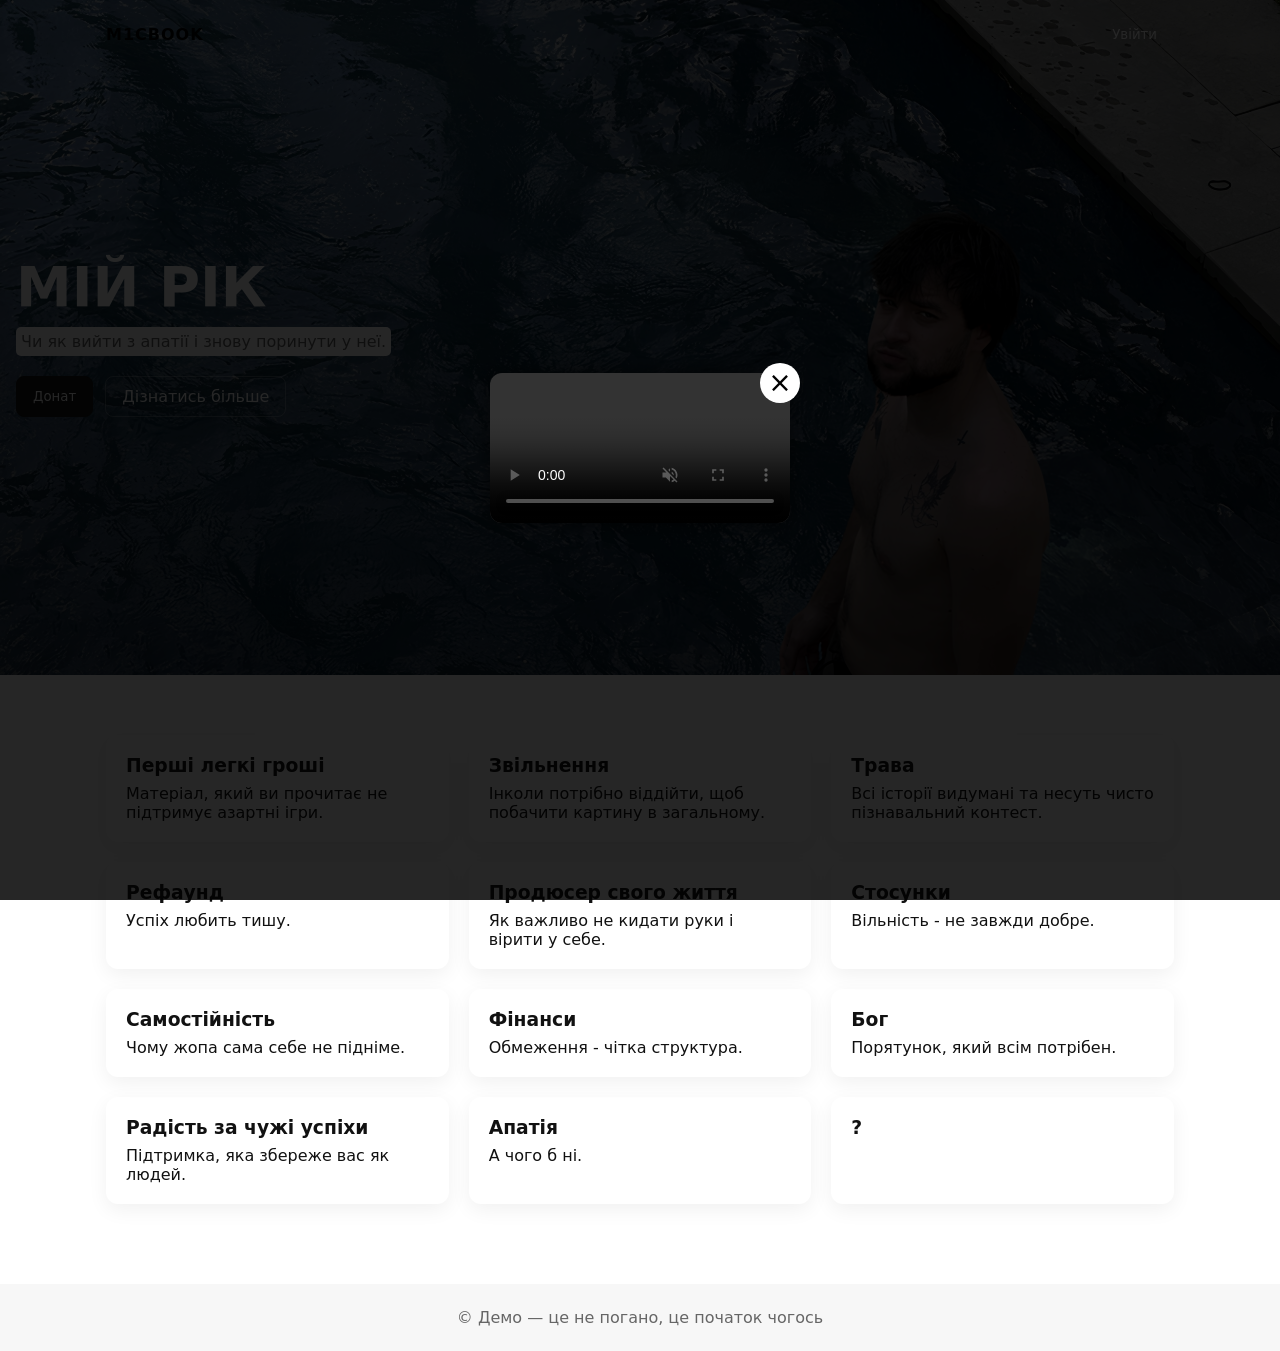
==== index.html @ 13f745f9 "All code add" ====
<!DOCTYPE html>
<html lang="uk">
  <head>
    <meta charset="utf-8" />
    <meta name="viewport" content="width=device-width,initial-scale=1" />
    <title>My-style horever — Demo</title>
    <link rel="stylesheet" href="/styles.css" />
  </head>
  <body>
    <!-- === Відео-оверлей === -->
    <div id="video-overlay">
      <div class="video-container">
        <video id="promo-video" controls muted>
          <source src="assets/clip.mp4" type="video/mp4" />
          Твій браузер не підтримує відео.
        </video>
        <button id="close-video">×</button>
      </div>
    </div>

    <header class="nav">
      <div class="container">
        <div class="logo">M1CBOOK</div>
        <nav class="nav-right">
          <button class="btn ghost">Увійти</button>
        </nav>
      </div>
    </header>

    <main>
      <section class="hero">
        <div class="hero-overlay">
          <h1 class="hero-title">МІЙ РІК</h1>
          <p class="hero-sub">Чи як вийти з апатії і знову поринути у неї.</p>
          <div class="hero-cta">
            <button
              class="btn primary"
              onclick="window.open('https://donatello.to/sm1rt51?g=na-kh-od-nogi', '_blanc')"
            >
              Донат
            </button>
            <a href="#features">
              <button class="btn outline">Дізнатись більше</button>
            </a>
          </div>
        </div>
      </section>
      <section id="features" class="features container">
        <div class="feature">
          <a href="/12mouth/1/easymoney.html" class="feature-link">
            <h3>Перші легкі гроші</h3>
            <p>Матеріал, який ви прочитає не підтримує азартні ігри.</p>
          </a>
        </div>
        <div class="feature">
          <a href="/12mouth/2/outdoor.html" class="feature-link">
            <h3>Звільнення</h3>
            <p>Інколи потрібно віддійти, щоб побачити картину в загальному.</p>
          </a>
        </div>
        <div class="feature">
          <a href="/12mouth/3/trava.html" class="feature-link">
            <h3>Трава</h3>
            <p>Всі історії видумані та несуть чисто пізнавальний контест.</p>
          </a>
        </div>
        <div class="feature">
          <a href="/12mouth/4/ref.html" class="feature-link">
            <h3>Рефаунд</h3>
            <p>Успіх любить тишу.</p>
          </a>
        </div>
        <div class="feature">
          <a href="/12mouth/5/prod.html" class="feature-link">
            <h3>Продюсер свого життя</h3>
            <p>Як важливо не кидати руки і вірити у себе.</p>
          </a>
        </div>
        <div class="feature">
          <a href="/12mouth/6/realship.html" class="feature-link">
            <h3>Стосунки</h3>
            <p>Вільність - не завжди добре.</p>
          </a>
        </div>
        <div class="feature">
          <a href="/12mouth/7/simple.html" class="feature-link">
            <h3>Самостійність</h3>
            <p>Чому жопа сама себе не підніме.</p>
          </a>
        </div>
        <div class="feature">
          <a href="/12mouth/8/finans.html" class="feature-link">
            <h3>Фінанси</h3>
            <p>Обмеження - чітка структура.</p>
          </a>
        </div>
        <div class="feature">
          <a href="/12mouth/9/god.html" class="feature-link">
            <h3>Бог</h3>
            <p>Порятунок, який всім потрібен.</p>
          </a>
        </div>
        <div class="feature">
          <a href="/12mouth/10/happy.html" class="feature-link">
            <h3>Радість за чужі успіхи</h3>
            <p>Підтримка, яка збереже вас як людей.</p>
          </a>
        </div>
        <div class="feature">
          <a href="/12mouth/11/die.html" class="feature-link">
            <h3>Апатія</h3>
            <p>А чого б ні.</p>
          </a>
        </div>
        <div class="feature">
          <a href="/12mouth/12/what.html" class="feature-link">
            <h3>?</h3>
          </a>
        </div>
      </section>
    </main>
    <script>
    document.addEventListener("DOMContentLoaded", () => {
      const overlay = document.getElementById("video-overlay");
      const closeBtn = document.getElementById("close-video");

      // Відео показуємо автоматично
      overlay.style.display = "flex";

      // Закриття відео
      function closeVideo() {
        overlay.style.display = "none";
      }

      closeBtn.addEventListener("click", closeVideo);
      document.addEventListener("keydown", (e) => {
        if (e.key === "Escape") closeVideo();
      });
    });
  </script>

    <footer class="footer">
      <div class="container">© Демо — це не погано, це початок чогось</div>
    </footer>
  </body>
</html>
---- styles.css ----
:root{
  --accent: #111;
  --muted: #666;
  --primary-bg: rgba(0,0,0,0.45);
}

*{box-sizing:border-box;margin:0;padding:0;font-family:Inter,system-ui,Arial,sans-serif}
.container{max-width:1100px;margin:0 auto;padding:0 16px}
.nav{position:fixed;left:0;right:0;top:0;z-index:10;background:transparent;padding:16px 0}
.nav .container{display:flex;align-items:center;justify-content:space-between}
.logo{font-weight:700;letter-spacing:1px}
.btn{padding:10px 16px;border-radius:8px;border:1px solid transparent;background:transparent;cursor:pointer}
.btn.primary{background:#111;color:#fff;border-color:#111}
.btn.ghost{background:transparent;color:#fff}
.btn.outline{background:transparent;color:#fff;border:1px solid rgba(255,255,255,0.25)}
.header-space{height: 64px;}

#video-overlay {
  position: fixed;
  inset: 0;
  background: rgba(0, 0, 0, 0.85);
  display: flex;
  justify-content: center;
  align-items: center;
  z-index: 9999;
  display: none;
}



.video-container {
  position: relative;
  max-width: 90%;
  max-height: 80%;
}

#promo-video {
  width: 100%;
  height: auto;
  border-radius: 12px;
  box-shadow: 0 0 20px rgba(0,0,0,0.6);
}

#close-video {
  position: absolute;
  top: -10px;
  right: -10px;
  font-size: 28px;
  border: none;
  background: #fff;
  border-radius: 50%;
  cursor: pointer;
  width: 40px;
  height: 40px;
  line-height: 40px;
}

html {
  scroll-behavior: smooth;
}

a button {
  all: unset;
  display: inline-block;
}

/* HERO */
.hero{
  min-height:75vh;
  background-image: url("/assets/hero.jpg");
  background-size:cover;
  background-position:center;
  display:flex;
  align-items:center;
  color:#fff;
  position:relative;
}
.hero::before{
  content:"";
  position:absolute;inset:0;background:linear-gradient(180deg,rgba(0,0,0,0.2),rgba(0,0,0,0.5));
}
.hero-overlay{position:relative;padding:120px 16px;max-width:720px}
.hero-title{font-size:clamp(28px,6vw,56px);line-height:1.02;margin-bottom:12px;font-weight:800}
.hero-sub{color:var(--muted);margin-bottom:20px; background-color: #fff; border-radius: 5px; padding: 5px;}

/* CTA styles */
.hero-cta{display:flex;gap:12px}
.btn{transition:transform .15s ease,opacity .15s ease}
.btn:hover{transform:translateY(-3px)}

/* features */
.features{display:grid;grid-template-columns:repeat(3,1fr);gap:20px;padding:60px 16px 80px;background:#fff;color:#111}
.feature{padding:20px;border-radius:12px;box-shadow:0 6px 20px rgba(12,12,12,0.06)}
.feature h3{margin-bottom:8px}
.feature-link {
  text-decoration: none;
  color: inherit;
  display: block;
  transition: 0.3s;
}

.feature-link:hover {
  transform: scale(1.02);
}


/* footer */
.footer{padding:24px;text-align:center;background:#f7f7f7;color:#666}

/* Responsive */
@media (max-width:900px){
  .features{grid-template-columns:repeat(2,1fr)}
  .hero-overlay{padding:90px 16px}
}
@media (max-width:600px){
  .nav{padding:10px 0}
  .hero{min-height:60vh}
  .hero-overlay{padding:60px 12px}
  .features{grid-template-columns:1fr;gap:14px;padding:30px 12px}
  .hero-title{font-size:28px}
}
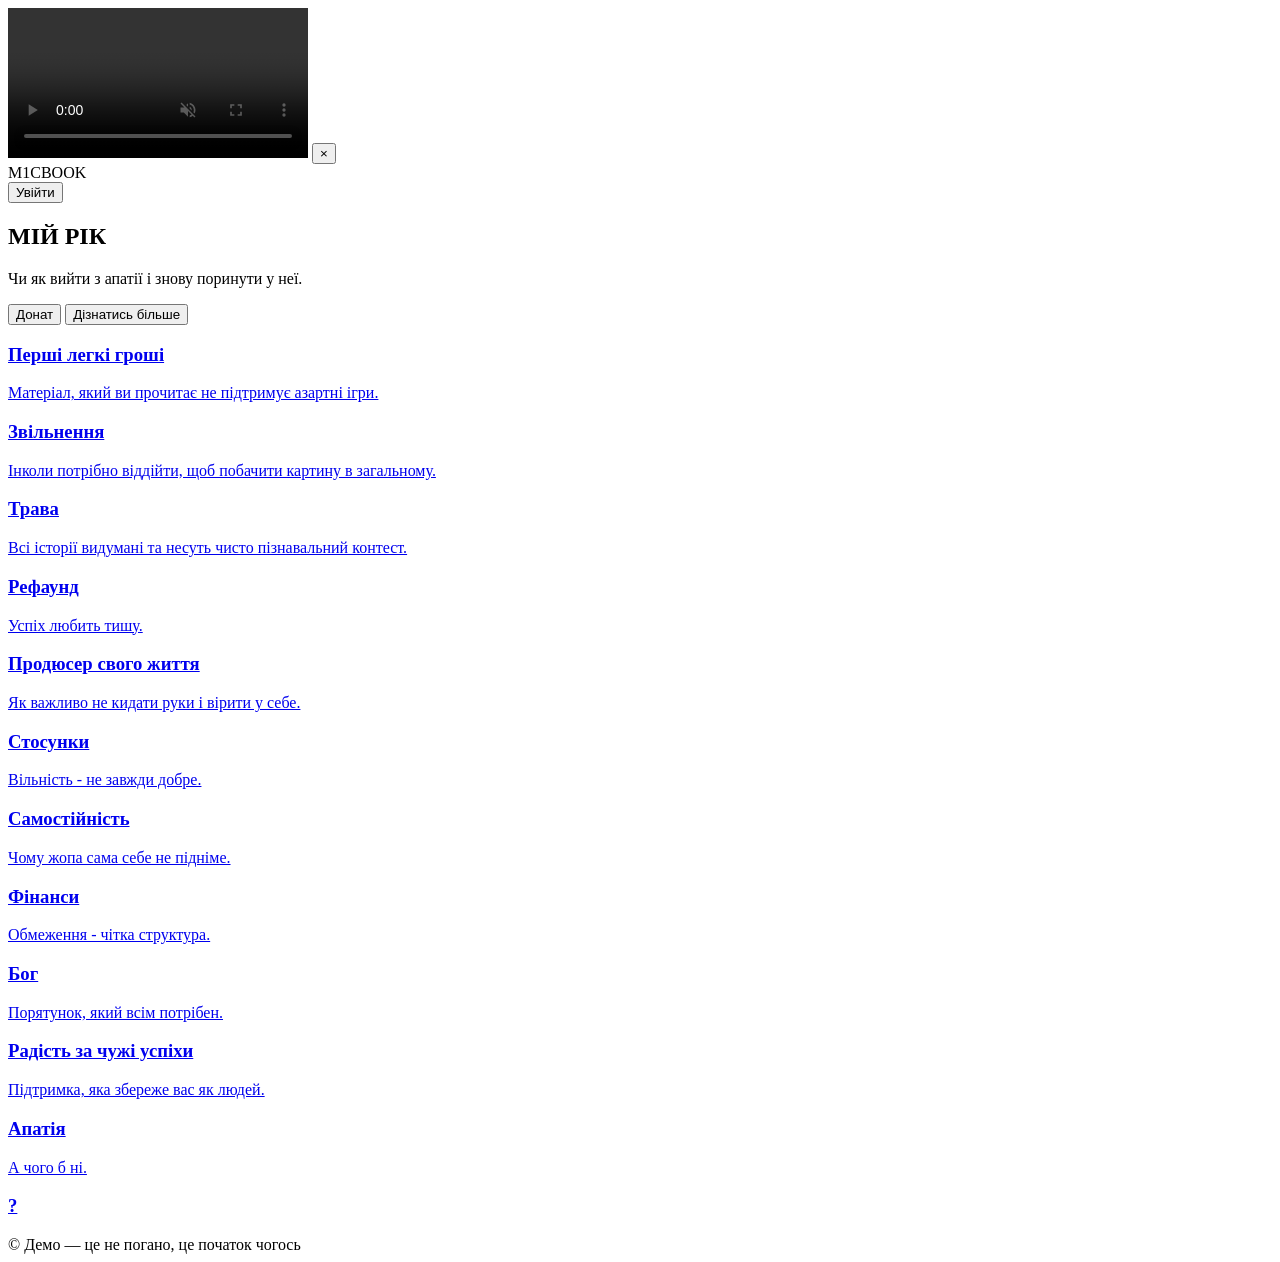
==== commit ba537c1f: "css to index" ====
--- a/index.html
+++ b/index.html
@@ -4,7 +4,7 @@
     <meta charset="utf-8" />
     <meta name="viewport" content="width=device-width,initial-scale=1" />
     <title>My-style horever — Demo</title>
-    <link rel="stylesheet" href="/styles.css" />
+    <link rel="stylesheet" href="/hotelswag/styles.css" />
   </head>
   <body>
     <!-- === Відео-оверлей === -->
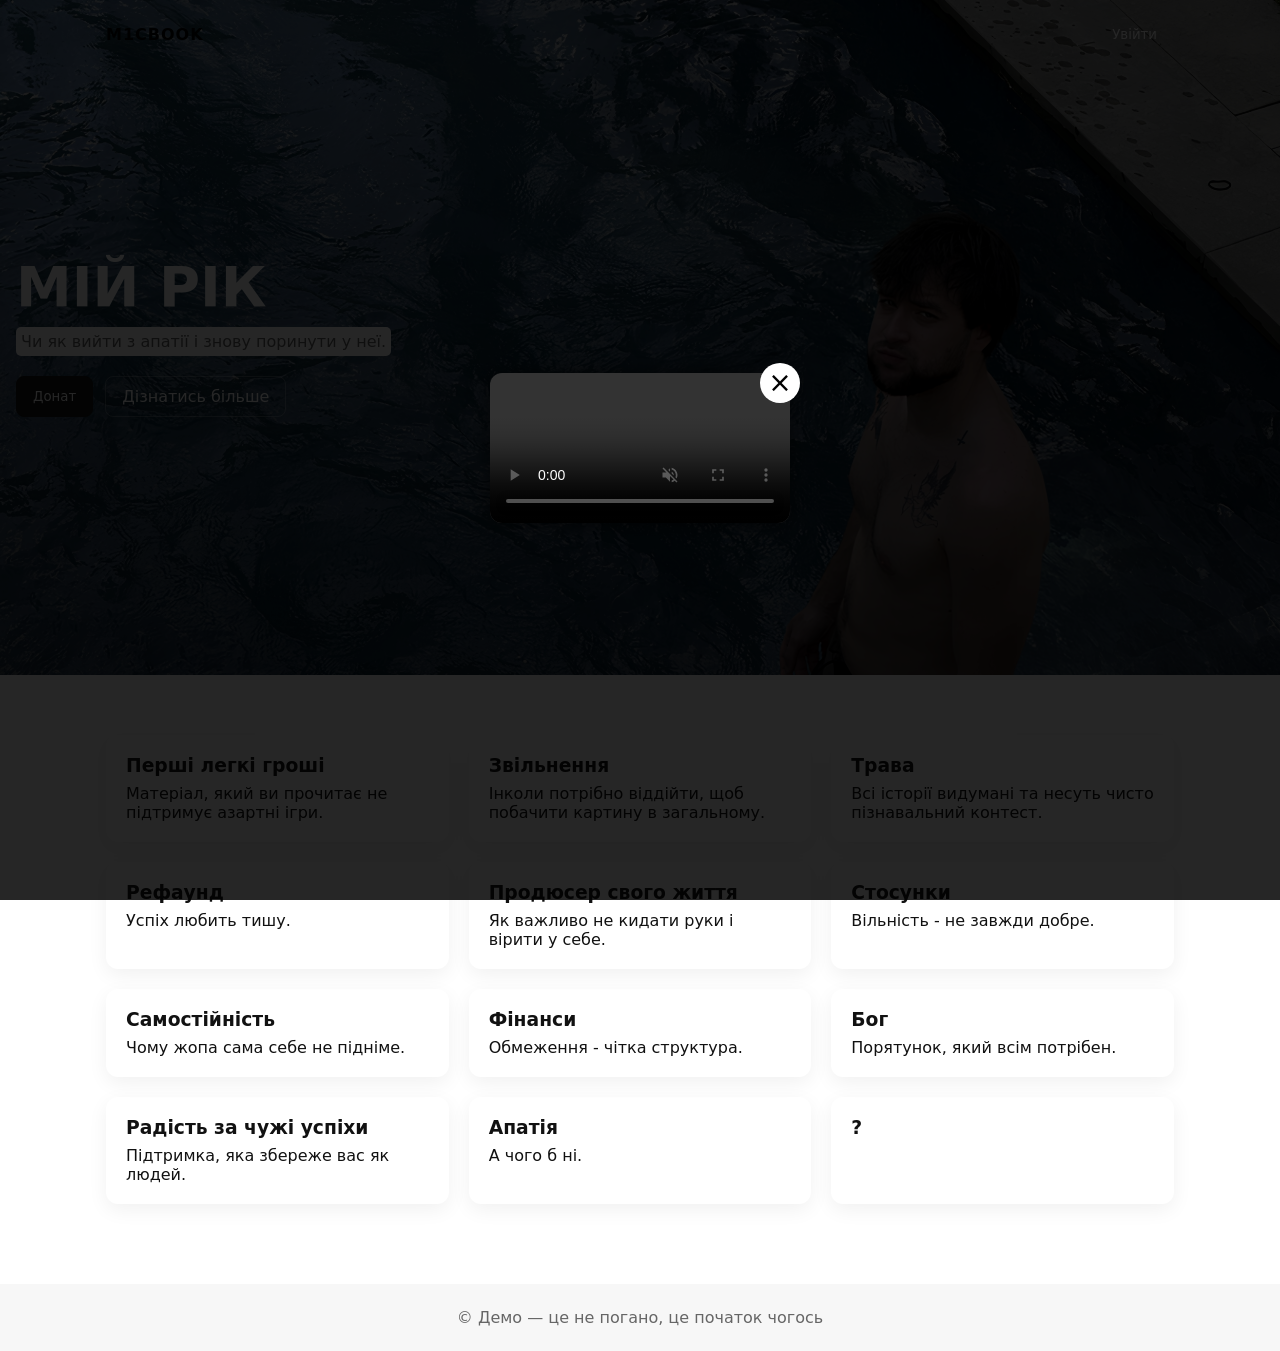
==== commit 137a788d: "css to index 2" ====
--- a/index.html
+++ b/index.html
@@ -4,7 +4,7 @@
     <meta charset="utf-8" />
     <meta name="viewport" content="width=device-width,initial-scale=1" />
     <title>My-style horever — Demo</title>
-    <link rel="stylesheet" href="/hotelswag/styles.css" />
+    <link rel="stylesheet" href="styles.css" />
   </head>
   <body>
     <!-- === Відео-оверлей === -->
--- a/styles.css
+++ b/styles.css
@@ -0,0 +1,127 @@
+:root{
+  --accent: #111;
+  --muted: #666;
+  --primary-bg: rgba(0,0,0,0.45);
+}
+
+*{box-sizing:border-box;margin:0;padding:0;font-family:Inter,system-ui,Arial,sans-serif}
+.container{max-width:1100px;margin:0 auto;padding:0 16px}
+.nav{position:fixed;left:0;right:0;top:0;z-index:10;background:transparent;padding:16px 0}
+.nav .container{display:flex;align-items:center;justify-content:space-between}
+.logo{font-weight:700;letter-spacing:1px}
+.btn{padding:10px 16px;border-radius:8px;border:1px solid transparent;background:transparent;cursor:pointer}
+.btn.primary{background:#111;color:#fff;border-color:#111}
+.btn.ghost{background:transparent;color:#fff}
+.btn.outline{background:transparent;color:#fff;border:1px solid rgba(255,255,255,0.25)}
+.header-space{height: 64px;}
+
+#video-overlay {
+  position: fixed;
+  inset: 0;
+  background: rgba(0, 0, 0, 0.85);
+  display: flex;
+  justify-content: center;
+  align-items: center;
+  z-index: 9999;
+  display: none;
+}
+
+
+
+.video-container {
+  position: relative;
+  max-width: 90%;
+  max-height: 80%;
+}
+
+#promo-video {
+  width: 100%;
+  height: auto;
+  border-radius: 12px;
+  box-shadow: 0 0 20px rgba(0,0,0,0.6);
+}
+
+#close-video {
+  position: absolute;
+  top: -10px;
+  right: -10px;
+  font-size: 28px;
+  border: none;
+  background: #fff;
+  border-radius: 50%;
+  cursor: pointer;
+  width: 40px;
+  height: 40px;
+  line-height: 40px;
+}
+
+html {
+  scroll-behavior: smooth;
+}
+
+a button {
+  all: unset;
+  display: inline-block;
+}
+
+/* HERO */
+.hero{
+  min-height:75vh;
+  background-image: url("/assets/hero.jpg");
+  background-size:cover;
+  background-position:center;
+  display:flex;
+  align-items:center;
+  color:#fff;
+  position:relative;
+}
+.hero::before{
+  content:"";
+  position:absolute;inset:0;background:linear-gradient(180deg,rgba(0,0,0,0.2),rgba(0,0,0,0.5));
+}
+.hero-overlay{position:relative;padding:120px 16px;max-width:720px}
+.hero-title{font-size:clamp(28px,6vw,56px);line-height:1.02;margin-bottom:12px;font-weight:800}
+.hero-sub{color:var(--muted);margin-bottom:20px; background-color: #fff; border-radius: 5px; padding: 5px;}
+
+/* CTA styles */
+.hero-cta{display:flex;gap:12px}
+.btn{transition:transform .15s ease,opacity .15s ease}
+.btn:hover{transform:translateY(-3px)}
+
+/* features */
+.features{display:grid;grid-template-columns:repeat(3,1fr);gap:20px;padding:60px 16px 80px;background:#fff;color:#111}
+.feature{padding:20px;border-radius:12px;box-shadow:0 6px 20px rgba(12,12,12,0.06)}
+.feature h3{margin-bottom:8px}
+.feature-link {
+  text-decoration: none;
+  color: inherit;
+  display: block;
+  transition: 0.3s;
+}
+
+.feature-link:hover {
+  transform: scale(1.02);
+}
+
+
+/* footer */
+.footer{padding:24px;text-align:center;background:#f7f7f7;color:#666}
+
+/* Responsive */
+@media (max-width:900px){
+  .features{grid-template-columns:repeat(2,1fr)}
+  .hero-overlay{padding:90px 16px}
+}
+@media (max-width:600px){
+  .nav{padding:10px 0}
+  .hero{min-height:60vh}
+  .hero-overlay{padding:60px 12px}
+  .features{grid-template-columns:1fr;gap:14px;padding:30px 12px}
+  .hero-title{font-size:28px}
+}
+
+
+
+
+
+
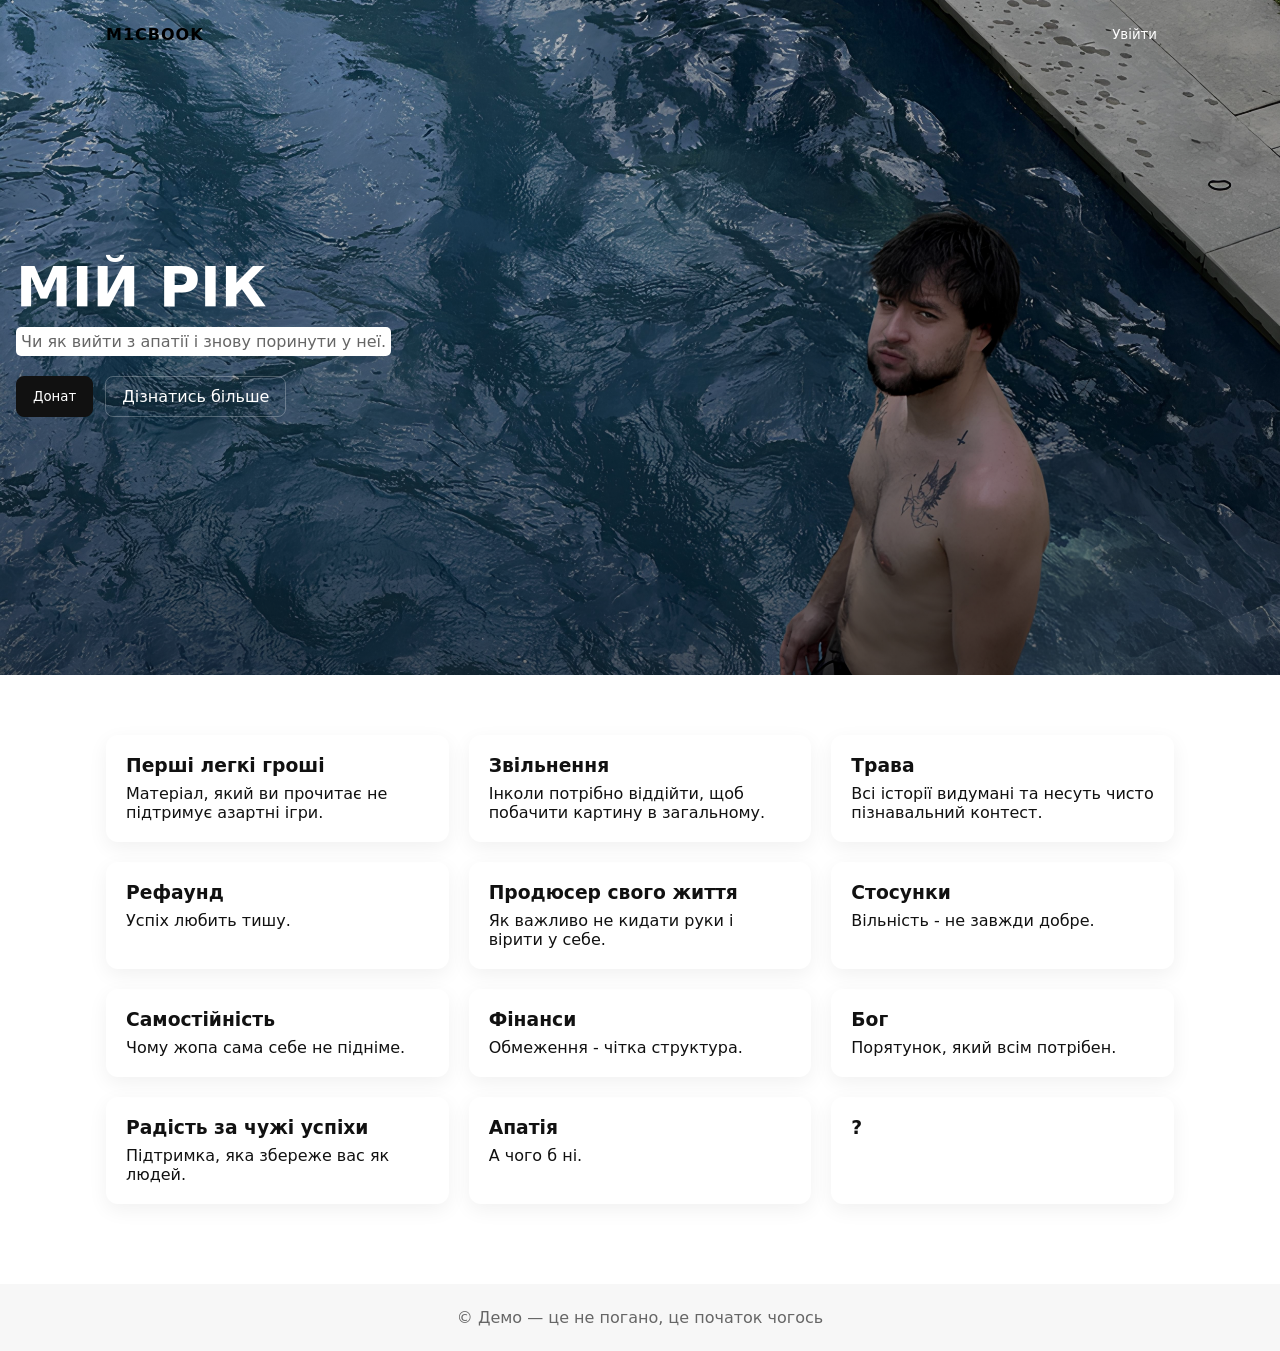
==== commit 2559ec30: "css to index 6" ====
--- a/index.html
+++ b/index.html
@@ -3,14 +3,14 @@
   <head>
     <meta charset="utf-8" />
     <meta name="viewport" content="width=device-width,initial-scale=1" />
-    <title>My-style horever — Demo</title>
+    <title>HotelSwag — Demo</title>
     <link rel="stylesheet" href="styles.css" />
   </head>
   <body>
     <!-- === Відео-оверлей === -->
     <div id="video-overlay">
       <div class="video-container">
-        <video id="promo-video" controls muted>
+        <video id="myVideo" controls autoplay muted>
           <source src="assets/clip.mp4" type="video/mp4" />
           Твій браузер не підтримує відео.
         </video>
@@ -47,97 +47,79 @@
       </section>
       <section id="features" class="features container">
         <div class="feature">
-          <a href="/12mouth/1/easymoney.html" class="feature-link">
+          <a href="12mouth/1/easymoney.html" class="feature-link">
             <h3>Перші легкі гроші</h3>
             <p>Матеріал, який ви прочитає не підтримує азартні ігри.</p>
           </a>
         </div>
         <div class="feature">
-          <a href="/12mouth/2/outdoor.html" class="feature-link">
+          <a href="12mouth/2/outdoor.html" class="feature-link">
             <h3>Звільнення</h3>
             <p>Інколи потрібно віддійти, щоб побачити картину в загальному.</p>
           </a>
         </div>
         <div class="feature">
-          <a href="/12mouth/3/trava.html" class="feature-link">
+          <a href="12mouth/3/trava.html" class="feature-link">
             <h3>Трава</h3>
             <p>Всі історії видумані та несуть чисто пізнавальний контест.</p>
           </a>
         </div>
         <div class="feature">
-          <a href="/12mouth/4/ref.html" class="feature-link">
+          <a href="12mouth/4/ref.html" class="feature-link">
             <h3>Рефаунд</h3>
             <p>Успіх любить тишу.</p>
           </a>
         </div>
         <div class="feature">
-          <a href="/12mouth/5/prod.html" class="feature-link">
+          <a href="12mouth/5/prod.html" class="feature-link">
             <h3>Продюсер свого життя</h3>
             <p>Як важливо не кидати руки і вірити у себе.</p>
           </a>
         </div>
         <div class="feature">
-          <a href="/12mouth/6/realship.html" class="feature-link">
+          <a href="12mouth/6/realship.html" class="feature-link">
             <h3>Стосунки</h3>
             <p>Вільність - не завжди добре.</p>
           </a>
         </div>
         <div class="feature">
-          <a href="/12mouth/7/simple.html" class="feature-link">
+          <a href="12mouth/7/simple.html" class="feature-link">
             <h3>Самостійність</h3>
             <p>Чому жопа сама себе не підніме.</p>
           </a>
         </div>
         <div class="feature">
-          <a href="/12mouth/8/finans.html" class="feature-link">
+          <a href="12mouth/8/finans.html" class="feature-link">
             <h3>Фінанси</h3>
             <p>Обмеження - чітка структура.</p>
           </a>
         </div>
         <div class="feature">
-          <a href="/12mouth/9/god.html" class="feature-link">
+          <a href="12mouth/9/god.html" class="feature-link">
             <h3>Бог</h3>
             <p>Порятунок, який всім потрібен.</p>
           </a>
         </div>
         <div class="feature">
-          <a href="/12mouth/10/happy.html" class="feature-link">
+          <a href="12mouth/10/happy.html" class="feature-link">
             <h3>Радість за чужі успіхи</h3>
             <p>Підтримка, яка збереже вас як людей.</p>
           </a>
         </div>
         <div class="feature">
-          <a href="/12mouth/11/die.html" class="feature-link">
+          <a href="12mouth/11/die.html" class="feature-link">
             <h3>Апатія</h3>
             <p>А чого б ні.</p>
           </a>
         </div>
         <div class="feature">
-          <a href="/12mouth/12/what.html" class="feature-link">
+          <a href="12mouth/12/what.html" class="feature-link">
             <h3>?</h3>
           </a>
         </div>
       </section>
     </main>
-    <script>
-    document.addEventListener("DOMContentLoaded", () => {
-      const overlay = document.getElementById("video-overlay");
-      const closeBtn = document.getElementById("close-video");
-
-      // Відео показуємо автоматично
-      overlay.style.display = "flex";
-
-      // Закриття відео
-      function closeVideo() {
-        overlay.style.display = "none";
-      }
-
-      closeBtn.addEventListener("click", closeVideo);
-      document.addEventListener("keydown", (e) => {
-        if (e.key === "Escape") closeVideo();
-      });
-    });
-  </script>
+    <script src="main.js"></script>
 
     <footer class="footer">
       <div class="container">© Демо — це не погано, це початок чогось</div>
--- a/styles.css
+++ b/styles.css
@@ -67,7 +67,7 @@
 /* HERO */
 .hero{
   min-height:75vh;
-  background-image: url("/assets/hero.jpg");
+  background-image: url("assets/hero.jpg");
   background-size:cover;
   background-position:center;
   display:flex;
